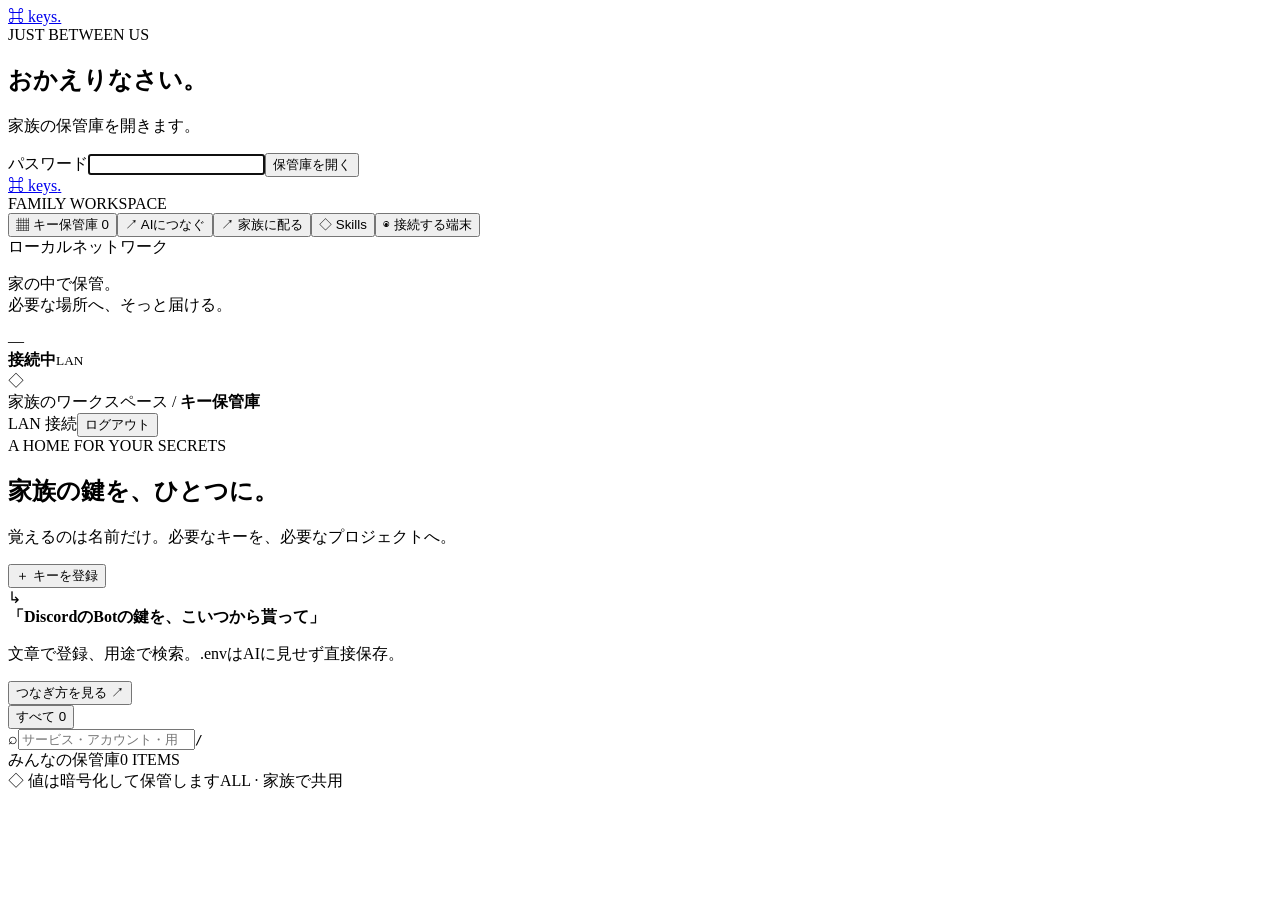
==== web/index.html @ 990aa0ee "Extract public Family Keys for gd 0.9" ====
<!doctype html>
<html lang="ja">
<head>
  <meta charset="utf-8">
  <meta name="viewport" content="width=device-width,initial-scale=1">
  <meta name="color-scheme" content="light">
  <title>Keys — 家族の鍵を、ひとつに。</title>
  <link rel="stylesheet" href="/assets/style.css">
  <script src="/assets/app.js" defer></script>
</head>
<body class="locked">
  <section id="login-view" class="login-page"><a class="brand" href="/">⌘ keys.</a><form id="login-form"><div class="eyebrow">JUST BETWEEN US</div><h1>おかえりなさい。</h1><p>家族の保管庫を開きます。</p><label class="field">パスワード<input id="login-password" type="password" autocomplete="current-password" required autofocus></label><div id="login-error" class="form-error" role="alert" hidden></div><button class="primary" id="login-button">保管庫を開く</button></form></section>
  <aside class="sidebar">
    <a class="brand" href="/" aria-label="Keys ホーム"><span class="brand-icon">⌘</span> keys<span class="brand-dot">.</span></a>
    <div class="house">FAMILY WORKSPACE</div>
    <nav aria-label="メイン"><button class="nav active" id="nav-vault"><span>▦</span> キー保管庫 <span id="nav-count" class="nav-count">0</span></button><button class="nav" id="nav-connect"><span>↗</span> AIにつなぐ</button><button class="nav" id="nav-family"><span>↗</span> 家族に配る</button><button class="nav" id="nav-skills"><span>◇</span> Skills</button><button class="nav" id="nav-devices"><span>◉</span> 接続する端末</button></nav>
    <div class="sidebar-bottom"><div class="local"><i></i> ローカルネットワーク</div><p>家の中で保管。<br>必要な場所へ、そっと届ける。</p><div class="identity"><span id="avatar" class="avatar">—</span><div><strong id="identity-name">接続中</strong><small id="identity-ip">LAN</small></div><span class="shield">◇</span></div></div>
  </aside>
  <main>
    <header class="topbar"><span>家族のワークスペース <span class="breadcrumb">/</span> <strong id="breadcrumb">キー保管庫</strong></span><div class="header-actions"><span class="secure"><i></i> LAN 接続</span><button id="logout" class="text-button">ログアウト</button></div></header>
    <section id="vault-view" class="view">
      <div class="page-head"><div><div class="eyebrow">A HOME FOR YOUR SECRETS</div><h1>家族の鍵を、ひとつに。</h1><p>覚えるのは名前だけ。必要なキーを、必要なプロジェクトへ。</p></div><button class="primary" id="add">＋ キーを登録</button></div>
      <div class="intro"><div class="intro-icon">↳</div><div><strong>「DiscordのBotの鍵を、こいつから貰って」</strong><p>文章で登録、用途で検索。.envはAIに見せず直接保存。</p></div><button class="text-button" id="intro-connect">つなぎ方を見る <span>↗</span></button></div>
      <div class="toolbar"><div class="tabs"><button class="selected">すべて <span id="total">0</span></button></div><label class="search"><span>⌕</span><input id="search" type="search" placeholder="サービス・アカウント・用途で全文検索" aria-label="キーを検索"><kbd>/</kbd></label></div>
      <div class="list-label"><span id="list-title">みんなの保管庫</span><span id="list-count">0 ITEMS</span></div>
      <div id="items" class="cards" aria-live="polite"></div>
      <div id="empty" class="empty" hidden><div class="empty-icon">⌘</div><h2>最初の鍵を、ここに。</h2><p>ENV名と値を入力して登録できます。<br>DiscordもGitHubも、名前で見つかるように。</p><button class="primary" id="empty-add">＋ キーを登録</button></div>
      <div class="footnote"><span>◇ 値は暗号化して保管します</span><span>ALL · 家族で共用</span></div>
    </section>
    <section id="connect-view" class="view narrow" hidden><h1>AIにつなぐ</h1><div class="panel"><h2>MCP設定</h2><pre id="mcp-config"></pre><button class="text-button" id="connect-family">スキルと招待を配る ↗</button></div></section>
    <section id="family-view" class="view narrow" hidden>
      <h1>家族に配る</h1>
      <form id="family-distribution-form" class="panel" hidden>
        <label class="field">MCP登録の案内<textarea id="family-guide" required spellcheck="false" aria-describedby="family-guide-hint"></textarea></label>
        <p id="family-guide-hint">3つのURLはコピー時に入ります。招待は24時間・1回限りです。</p>
        <label class="field">配布する SKILL.md<textarea id="family-skill-source" rows="12" required spellcheck="false"></textarea></label>
        <div class="device-actions">
          <button class="primary" id="save-family-distribution" type="submit" disabled>変更を保存</button>
          <button class="secondary" id="copy-family-instructions" type="button" disabled>招待付きの案内をコピー</button>
        </div>
        <textarea id="family-instructions" aria-label="コピー用の招待付き案内" readonly spellcheck="false" hidden></textarea>
      </form>
    </section>
    <section id="skills-view" class="view narrow" hidden>
      <h1>ファミリーSkills</h1>
      <div class="panel">
        <label class="field">登録済みのスキル <select id="skill-select"><option value="">新規</option></select></label>
        <form id="skill-form">
          <label class="field">名前<input id="skill-name" required maxlength="64" pattern="[a-z0-9][a-z0-9\-]{0,63}" placeholder="例：deploy-site"></label>
          <label class="field">1行の概要<input id="skill-summary" required maxlength="160"></label>
          <label class="field">本文（Markdown）<textarea id="skill-body" required spellcheck="false"></textarea></label>
          <div class="device-actions"><button class="primary" id="skill-save" type="submit">保存</button><button type="button" class="secondary" id="skill-delete" hidden>削除</button></div>
        </form>
      </div>
    </section>
    <section id="devices-view" class="view" hidden>
      <div class="page-head"><h1>接続する端末</h1></div>
      <div id="device-denied" class="panel" hidden>この端末には、接続設定を変更する権限がありません。</div>
      <form id="device-form">
        <div class="panel">
          <label class="field" for="allowed-networks">許可するネットワーク範囲</label>
          <textarea id="allowed-networks" rows="3" spellcheck="false" placeholder="192.0.2.0/24" aria-describedby="networks-hint"></textarea>
          <p id="networks-hint">1行に1範囲。例：192.0.2.0/24 または 192.0.2.*</p>
          <label class="field" for="allowed-ips">許可する固定IP</label>
          <textarea id="allowed-ips" rows="3" spellcheck="false" placeholder="192.0.2.10" aria-describedby="ips-hint"></textarea>
          <p id="ips-hint">1行に1アドレス。範囲か固定IPのどちらかに当てはまれば接続できます。</p>
          <button class="primary" type="submit" id="device-save" disabled>接続設定を保存</button>
        </div>
      </form>
    </section>
    <div id="error-banner" class="error-banner" role="alert" hidden></div>
  </main>
  <dialog id="editor">
    <form id="entry-form">
      <div class="dialog-head">
        <h2 id="editor-title">キーを登録</h2>
        <button type="button" class="icon-button" id="close-editor" aria-label="閉じる">×</button>
      </div>
      <label class="field">名前<input id="entry-name" maxlength="160" placeholder="例：サムネイル保存用" autocomplete="off"></label>
      <label class="field">用途・メモ<textarea id="entry-note" placeholder="例：画像をオブジェクトストレージへ保存する" spellcheck="false"></textarea></label>
      <div id="env-fields"></div>
      <button class="text-button" type="button" id="add-env-field">＋ ENVを追加</button>
      <button type="button" class="text-button small" id="toggle-secret">値を表示</button>
      <details id="env-preview">
        <summary>保存済みの .env を確認</summary>
        <label class="field">.env（読み取り専用）<textarea id="entry-env" class="masked" readonly spellcheck="false"></textarea></label>
      </details>
      <details class="panel">
        <summary>二段階認証（TOTP）</summary>
        <div id="editor-otp-row" hidden><button id="editor-otp" type="button" class="secondary">認証コードを表示</button> <output id="editor-otp-code"></output></div>
        <label class="field">元のENV名<input id="otp-variable" maxlength="256" placeholder="例：SERVICE_PASSWORD" autocomplete="off"></label>
        <label class="field">設定キーまたは otpauth URL<input id="otp-seed" type="password" maxlength="4096" autocomplete="new-password" placeholder="登録済みなら空欄で保持"></label>
        <label id="otp-remove-row" hidden><input id="otp-remove" type="checkbox">認証コードの設定を解除する</label>
      </details>
      <div id="form-error" class="form-error" role="alert" hidden></div>
      <div class="dialog-footer"><button class="primary" type="submit" id="save-entry">登録する</button></div>
    </form>
  </dialog>
  <dialog id="confirm"><div class="dialog-head"><h2>このキーを削除しますか？</h2></div><p id="confirm-name"></p><p class="subtle">保管庫から削除します。すでに配信した.envは残ります。</p><div class="confirm-actions"><button id="cancel-delete" class="secondary">戻る</button><button id="do-delete" class="danger">削除する</button></div></dialog>
  <dialog id="otp-settings" aria-labelledby="otp-settings-title">
    <form id="otp-settings-form">
      <div class="dialog-head"><h2 id="otp-settings-title">二段階認証追加</h2><button id="close-otp-settings" type="button" class="icon-button" aria-label="閉じる">×</button></div>
      <p id="otp-settings-name"></p>
      <label class="field">元のENV名 <select id="otp-settings-variable" required></select></label>
      <div class="panel" id="otp-paste-area" tabindex="0">
        <p>ここにQR画像を貼り付け</p>
        <label class="field">または画像を選ぶ <input id="otp-qr-file" type="file" accept="image/*"></label>
        <p id="otp-qr-status" role="status" hidden></p>
      </div>
      <label class="field">設定キーまたは otpauth URL<input id="otp-settings-seed" type="password" maxlength="4096" autocomplete="new-password" spellcheck="false"></label>
      <div id="otp-settings-error" class="form-error" role="alert" hidden></div>
      <div class="dialog-footer"><button id="otp-settings-save" type="submit" class="primary">保存</button></div>
    </form>
  </dialog>
  <div id="toast" class="toast" role="status" hidden></div>
</body>
</html>
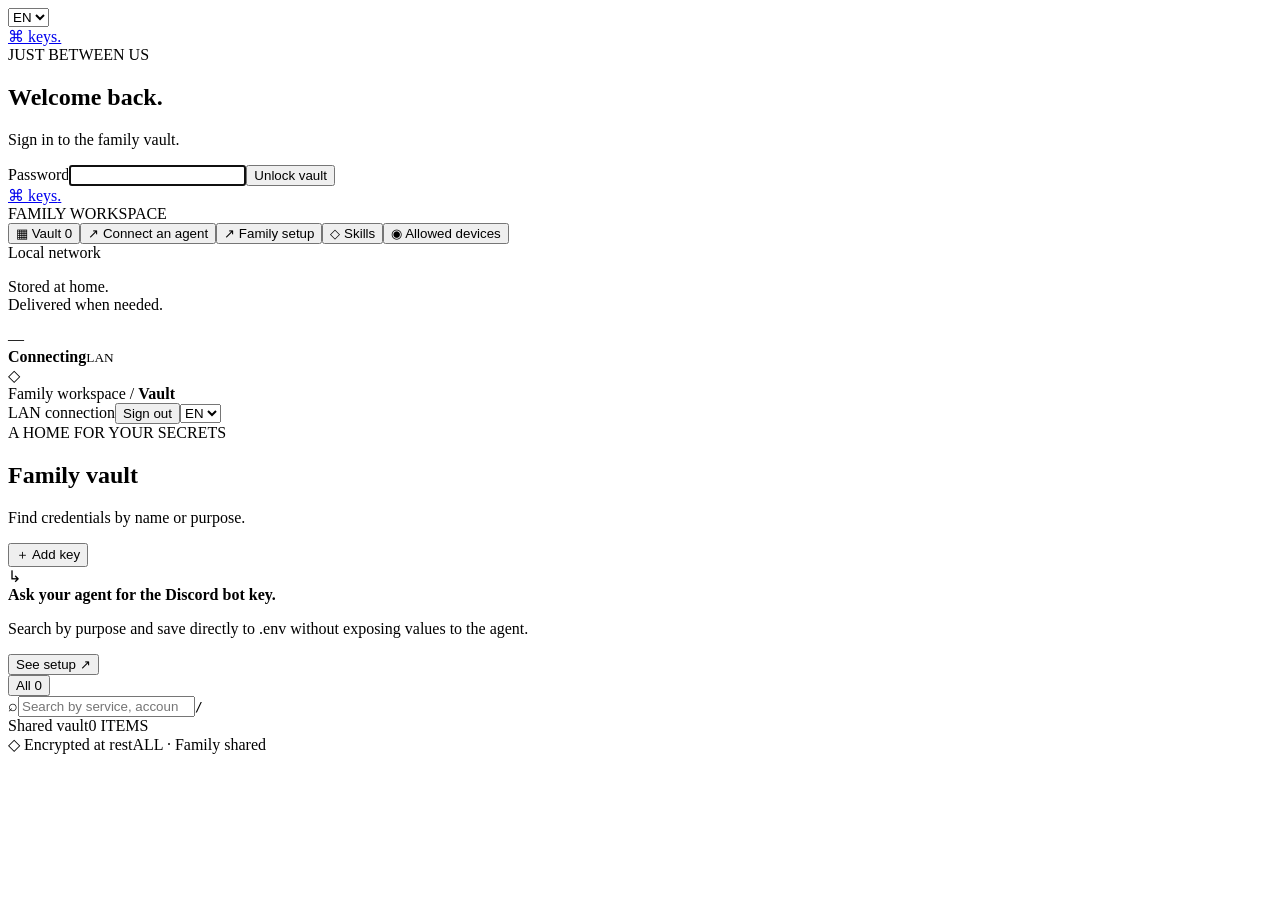
==== commit 83727770: "Localize Family Keys and publish its site" ====
--- a/web/index.html
+++ b/web/index.html
@@ -1,70 +1,70 @@
 <!doctype html>
-<html lang="ja">
+<html lang="en">
 <head>
   <meta charset="utf-8">
   <meta name="viewport" content="width=device-width,initial-scale=1">
   <meta name="color-scheme" content="light">
-  <title>Keys — 家族の鍵を、ひとつに。</title>
+  <title>Family Keys</title>
   <link rel="stylesheet" href="/assets/style.css">
-  <script src="/assets/app.js" defer></script>
+  <script src="/assets/locale.js" defer></script><script src="/assets/app.js" defer></script>
 </head>
 <body class="locked">
-  <section id="login-view" class="login-page"><a class="brand" href="/">⌘ keys.</a><form id="login-form"><div class="eyebrow">JUST BETWEEN US</div><h1>おかえりなさい。</h1><p>家族の保管庫を開きます。</p><label class="field">パスワード<input id="login-password" type="password" autocomplete="current-password" required autofocus></label><div id="login-error" class="form-error" role="alert" hidden></div><button class="primary" id="login-button">保管庫を開く</button></form></section>
+  <section id="login-view" class="login-page"><div class="language-corner"><select class="language-select" data-language aria-label="Language"><option value="en">EN</option><option value="ja">JA</option></select></div><a class="brand" href="/">⌘ keys.</a><form id="login-form"><div class="eyebrow">JUST BETWEEN US</div><h1>Welcome back.</h1><p>Sign in to the family vault.</p><label class="field">Password<input id="login-password" type="password" autocomplete="current-password" required autofocus></label><div id="login-error" class="form-error" role="alert" hidden></div><button class="primary" id="login-button">Unlock vault</button></form></section>
   <aside class="sidebar">
-    <a class="brand" href="/" aria-label="Keys ホーム"><span class="brand-icon">⌘</span> keys<span class="brand-dot">.</span></a>
+    <a class="brand" href="/" aria-label="Family Keys home"><span class="brand-icon">⌘</span> keys<span class="brand-dot">.</span></a>
     <div class="house">FAMILY WORKSPACE</div>
-    <nav aria-label="メイン"><button class="nav active" id="nav-vault"><span>▦</span> キー保管庫 <span id="nav-count" class="nav-count">0</span></button><button class="nav" id="nav-connect"><span>↗</span> AIにつなぐ</button><button class="nav" id="nav-family"><span>↗</span> 家族に配る</button><button class="nav" id="nav-skills"><span>◇</span> Skills</button><button class="nav" id="nav-devices"><span>◉</span> 接続する端末</button></nav>
-    <div class="sidebar-bottom"><div class="local"><i></i> ローカルネットワーク</div><p>家の中で保管。<br>必要な場所へ、そっと届ける。</p><div class="identity"><span id="avatar" class="avatar">—</span><div><strong id="identity-name">接続中</strong><small id="identity-ip">LAN</small></div><span class="shield">◇</span></div></div>
+    <nav aria-label="Main navigation"><button class="nav active" id="nav-vault"><span>▦</span> Vault <span id="nav-count" class="nav-count">0</span></button><button class="nav" id="nav-connect"><span>↗</span> Connect an agent</button><button class="nav" id="nav-family"><span>↗</span> Family setup</button><button class="nav" id="nav-skills"><span>◇</span> Skills</button><button class="nav" id="nav-devices"><span>◉</span> Allowed devices</button></nav>
+    <div class="sidebar-bottom"><div class="local"><i></i> Local network</div><p>Stored at home.<br>Delivered when needed.</p><div class="identity"><span id="avatar" class="avatar">—</span><div><strong id="identity-name">Connecting</strong><small id="identity-ip">LAN</small></div><span class="shield">◇</span></div></div>
   </aside>
   <main>
-    <header class="topbar"><span>家族のワークスペース <span class="breadcrumb">/</span> <strong id="breadcrumb">キー保管庫</strong></span><div class="header-actions"><span class="secure"><i></i> LAN 接続</span><button id="logout" class="text-button">ログアウト</button></div></header>
+    <header class="topbar"><span>Family workspace <span class="breadcrumb">/</span> <strong id="breadcrumb">Vault</strong></span><div class="header-actions"><span class="secure"><i></i> LAN connection</span><button id="logout" class="text-button">Sign out</button><select class="language-select" data-language aria-label="Language"><option value="en">EN</option><option value="ja">JA</option></select></div></header>
     <section id="vault-view" class="view">
-      <div class="page-head"><div><div class="eyebrow">A HOME FOR YOUR SECRETS</div><h1>家族の鍵を、ひとつに。</h1><p>覚えるのは名前だけ。必要なキーを、必要なプロジェクトへ。</p></div><button class="primary" id="add">＋ キーを登録</button></div>
-      <div class="intro"><div class="intro-icon">↳</div><div><strong>「DiscordのBotの鍵を、こいつから貰って」</strong><p>文章で登録、用途で検索。.envはAIに見せず直接保存。</p></div><button class="text-button" id="intro-connect">つなぎ方を見る <span>↗</span></button></div>
-      <div class="toolbar"><div class="tabs"><button class="selected">すべて <span id="total">0</span></button></div><label class="search"><span>⌕</span><input id="search" type="search" placeholder="サービス・アカウント・用途で全文検索" aria-label="キーを検索"><kbd>/</kbd></label></div>
-      <div class="list-label"><span id="list-title">みんなの保管庫</span><span id="list-count">0 ITEMS</span></div>
+      <div class="page-head"><div><div class="eyebrow">A HOME FOR YOUR SECRETS</div><h1>Family vault</h1><p>Find credentials by name or purpose.</p></div><button class="primary" id="add">＋ Add key</button></div>
+      <div class="intro"><div class="intro-icon">↳</div><div><strong>Ask your agent for the Discord bot key.</strong><p>Search by purpose and save directly to .env without exposing values to the agent.</p></div><button class="text-button" id="intro-connect">See setup <span>↗</span></button></div>
+      <div class="toolbar"><div class="tabs"><button class="selected">All <span id="total">0</span></button></div><label class="search"><span>⌕</span><input id="search" type="search" placeholder="Search by service, account, or purpose" aria-label="Search keys"><kbd>/</kbd></label></div>
+      <div class="list-label"><span id="list-title">Shared vault</span><span id="list-count">0 ITEMS</span></div>
       <div id="items" class="cards" aria-live="polite"></div>
-      <div id="empty" class="empty" hidden><div class="empty-icon">⌘</div><h2>最初の鍵を、ここに。</h2><p>ENV名と値を入力して登録できます。<br>DiscordもGitHubも、名前で見つかるように。</p><button class="primary" id="empty-add">＋ キーを登録</button></div>
-      <div class="footnote"><span>◇ 値は暗号化して保管します</span><span>ALL · 家族で共用</span></div>
+      <div id="empty" class="empty" hidden><div class="empty-icon">⌘</div><h2>Add your first key</h2><p>Use an ENV name and value to add a key.<br>Use a name you can search for later.</p><button class="primary" id="empty-add">＋ Add key</button></div>
+      <div class="footnote"><span>◇ Encrypted at rest</span><span>ALL · Family shared</span></div>
     </section>
-    <section id="connect-view" class="view narrow" hidden><h1>AIにつなぐ</h1><div class="panel"><h2>MCP設定</h2><pre id="mcp-config"></pre><button class="text-button" id="connect-family">スキルと招待を配る ↗</button></div></section>
+    <section id="connect-view" class="view narrow" hidden><h1>Connect an agent</h1><div class="panel"><h2>MCP configuration</h2><pre id="mcp-config"></pre><button class="text-button" id="connect-family">Share the skill and an invite ↗</button></div></section>
     <section id="family-view" class="view narrow" hidden>
-      <h1>家族に配る</h1>
+      <h1>Family setup</h1>
       <form id="family-distribution-form" class="panel" hidden>
-        <label class="field">MCP登録の案内<textarea id="family-guide" required spellcheck="false" aria-describedby="family-guide-hint"></textarea></label>
-        <p id="family-guide-hint">3つのURLはコピー時に入ります。招待は24時間・1回限りです。</p>
-        <label class="field">配布する SKILL.md<textarea id="family-skill-source" rows="12" required spellcheck="false"></textarea></label>
+        <label class="field">MCP setup instructions<textarea id="family-guide" required spellcheck="false" aria-describedby="family-guide-hint"></textarea></label>
+        <p id="family-guide-hint">The links are filled in when you copy. Each invite is valid once for 24 hours.</p>
+        <label class="field">Distributed SKILL.md<textarea id="family-skill-source" rows="12" required spellcheck="false"></textarea></label>
         <div class="device-actions">
-          <button class="primary" id="save-family-distribution" type="submit" disabled>変更を保存</button>
-          <button class="secondary" id="copy-family-instructions" type="button" disabled>招待付きの案内をコピー</button>
+          <button class="primary" id="save-family-distribution" type="submit" disabled>Save changes</button>
+          <button class="secondary" id="copy-family-instructions" type="button" disabled>Copy instructions with invite</button>
         </div>
-        <textarea id="family-instructions" aria-label="コピー用の招待付き案内" readonly spellcheck="false" hidden></textarea>
+        <textarea id="family-instructions" aria-label="Setup instructions with invite" readonly spellcheck="false" hidden></textarea>
       </form>
     </section>
     <section id="skills-view" class="view narrow" hidden>
-      <h1>ファミリーSkills</h1>
+      <h1>Family skills</h1>
       <div class="panel">
-        <label class="field">登録済みのスキル <select id="skill-select"><option value="">新規</option></select></label>
+        <label class="field">Saved skills <select id="skill-select"><option value="">New</option></select></label>
         <form id="skill-form">
-          <label class="field">名前<input id="skill-name" required maxlength="64" pattern="[a-z0-9][a-z0-9\-]{0,63}" placeholder="例：deploy-site"></label>
-          <label class="field">1行の概要<input id="skill-summary" required maxlength="160"></label>
-          <label class="field">本文（Markdown）<textarea id="skill-body" required spellcheck="false"></textarea></label>
-          <div class="device-actions"><button class="primary" id="skill-save" type="submit">保存</button><button type="button" class="secondary" id="skill-delete" hidden>削除</button></div>
+          <label class="field">Name<input id="skill-name" required maxlength="64" pattern="[a-z0-9][a-z0-9\-]{0,63}" placeholder="Example: deploy-site"></label>
+          <label class="field">One-line summary<input id="skill-summary" required maxlength="160"></label>
+          <label class="field">Markdown body<textarea id="skill-body" required spellcheck="false"></textarea></label>
+          <div class="device-actions"><button class="primary" id="skill-save" type="submit">Save</button><button type="button" class="secondary" id="skill-delete" hidden>Delete</button></div>
         </form>
       </div>
     </section>
     <section id="devices-view" class="view" hidden>
-      <div class="page-head"><h1>接続する端末</h1></div>
-      <div id="device-denied" class="panel" hidden>この端末には、接続設定を変更する権限がありません。</div>
+      <div class="page-head"><h1>Allowed devices</h1></div>
+      <div id="device-denied" class="panel" hidden>This device cannot change access settings.</div>
       <form id="device-form">
         <div class="panel">
-          <label class="field" for="allowed-networks">許可するネットワーク範囲</label>
+          <label class="field" for="allowed-networks">Allowed networks</label>
           <textarea id="allowed-networks" rows="3" spellcheck="false" placeholder="192.0.2.0/24" aria-describedby="networks-hint"></textarea>
-          <p id="networks-hint">1行に1範囲。例：192.0.2.0/24 または 192.0.2.*</p>
-          <label class="field" for="allowed-ips">許可する固定IP</label>
+          <p id="networks-hint">One network per line. Example: 192.0.2.0/24 or 192.0.2.*</p>
+          <label class="field" for="allowed-ips">Allowed fixed IPs</label>
           <textarea id="allowed-ips" rows="3" spellcheck="false" placeholder="192.0.2.10" aria-describedby="ips-hint"></textarea>
-          <p id="ips-hint">1行に1アドレス。範囲か固定IPのどちらかに当てはまれば接続できます。</p>
-          <button class="primary" type="submit" id="device-save" disabled>接続設定を保存</button>
+          <p id="ips-hint">One address per line. A matching network or fixed IP permits access.</p>
+          <button class="primary" type="submit" id="device-save" disabled>Save access settings</button>
         </div>
       </form>
     </section>
@@ -73,43 +73,43 @@
   <dialog id="editor">
     <form id="entry-form">
       <div class="dialog-head">
-        <h2 id="editor-title">キーを登録</h2>
-        <button type="button" class="icon-button" id="close-editor" aria-label="閉じる">×</button>
+        <h2 id="editor-title">Add key</h2>
+        <button type="button" class="icon-button" id="close-editor" aria-label="Close">×</button>
       </div>
-      <label class="field">名前<input id="entry-name" maxlength="160" placeholder="例：サムネイル保存用" autocomplete="off"></label>
-      <label class="field">用途・メモ<textarea id="entry-note" placeholder="例：画像をオブジェクトストレージへ保存する" spellcheck="false"></textarea></label>
+      <label class="field">Name<input id="entry-name" maxlength="160" placeholder="Example: Thumbnail storage" autocomplete="off"></label>
+      <label class="field">Purpose and notes<textarea id="entry-note" placeholder="Example: Upload images to object storage" spellcheck="false"></textarea></label>
       <div id="env-fields"></div>
-      <button class="text-button" type="button" id="add-env-field">＋ ENVを追加</button>
-      <button type="button" class="text-button small" id="toggle-secret">値を表示</button>
+      <button class="text-button" type="button" id="add-env-field">＋ Add ENV</button>
+      <button type="button" class="text-button small" id="toggle-secret">Show values</button>
       <details id="env-preview">
-        <summary>保存済みの .env を確認</summary>
-        <label class="field">.env（読み取り専用）<textarea id="entry-env" class="masked" readonly spellcheck="false"></textarea></label>
+        <summary>View saved .env</summary>
+        <label class="field">.env (read only)<textarea id="entry-env" class="masked" readonly spellcheck="false"></textarea></label>
       </details>
       <details class="panel">
-        <summary>二段階認証（TOTP）</summary>
-        <div id="editor-otp-row" hidden><button id="editor-otp" type="button" class="secondary">認証コードを表示</button> <output id="editor-otp-code"></output></div>
-        <label class="field">元のENV名<input id="otp-variable" maxlength="256" placeholder="例：SERVICE_PASSWORD" autocomplete="off"></label>
-        <label class="field">設定キーまたは otpauth URL<input id="otp-seed" type="password" maxlength="4096" autocomplete="new-password" placeholder="登録済みなら空欄で保持"></label>
-        <label id="otp-remove-row" hidden><input id="otp-remove" type="checkbox">認証コードの設定を解除する</label>
+        <summary>Two-factor authentication (TOTP)</summary><p class="subtle">Setup details can only be replaced. Only the current code can be shown.</p>
+        <div id="editor-otp-row" hidden><button id="editor-otp" type="button" class="secondary">Show current code</button> <output id="editor-otp-code"></output></div>
+        <label class="field">Original ENV name<input id="otp-variable" maxlength="256" placeholder="Example: SERVICE_PASSWORD" autocomplete="off"></label>
+        <label class="field">New setup key or otpauth URL<input id="otp-seed" type="password" maxlength="4096" autocomplete="off" autocapitalize="off" placeholder="Leave blank to keep the current setup"></label>
+        <label id="otp-remove-row" hidden><input id="otp-remove" type="checkbox">Remove two-factor setup</label>
       </details>
       <div id="form-error" class="form-error" role="alert" hidden></div>
-      <div class="dialog-footer"><button class="primary" type="submit" id="save-entry">登録する</button></div>
+      <div class="dialog-footer"><button class="primary" type="submit" id="save-entry">Save key</button></div>
     </form>
   </dialog>
-  <dialog id="confirm"><div class="dialog-head"><h2>このキーを削除しますか？</h2></div><p id="confirm-name"></p><p class="subtle">保管庫から削除します。すでに配信した.envは残ります。</p><div class="confirm-actions"><button id="cancel-delete" class="secondary">戻る</button><button id="do-delete" class="danger">削除する</button></div></dialog>
+  <dialog id="confirm"><div class="dialog-head"><h2>Delete this key?</h2></div><p id="confirm-name"></p><p class="subtle">This removes the key from the vault. Existing .env files keep their copies.</p><div class="confirm-actions"><button id="cancel-delete" class="secondary">Cancel</button><button id="do-delete" class="danger">Delete key</button></div></dialog>
   <dialog id="otp-settings" aria-labelledby="otp-settings-title">
     <form id="otp-settings-form">
-      <div class="dialog-head"><h2 id="otp-settings-title">二段階認証追加</h2><button id="close-otp-settings" type="button" class="icon-button" aria-label="閉じる">×</button></div>
-      <p id="otp-settings-name"></p>
-      <label class="field">元のENV名 <select id="otp-settings-variable" required></select></label>
+      <div class="dialog-head"><h2 id="otp-settings-title">Add two-factor authentication</h2><button id="close-otp-settings" type="button" class="icon-button" aria-label="Close">×</button></div>
+      <p id="otp-settings-name"></p><p class="subtle">Setup details can only be replaced. Only the current code can be shown.</p>
+      <label class="field">Original ENV name <select id="otp-settings-variable" required></select></label>
       <div class="panel" id="otp-paste-area" tabindex="0">
-        <p>ここにQR画像を貼り付け</p>
-        <label class="field">または画像を選ぶ <input id="otp-qr-file" type="file" accept="image/*"></label>
+        <p>Paste a QR image here</p>
+        <label class="field">Or choose an image <input id="otp-qr-file" type="file" accept="image/*"></label>
         <p id="otp-qr-status" role="status" hidden></p>
       </div>
-      <label class="field">設定キーまたは otpauth URL<input id="otp-settings-seed" type="password" maxlength="4096" autocomplete="new-password" spellcheck="false"></label>
+      <label class="field">New setup key or otpauth URL<input id="otp-settings-seed" type="password" maxlength="4096" autocomplete="off" autocapitalize="off" spellcheck="false"></label>
       <div id="otp-settings-error" class="form-error" role="alert" hidden></div>
-      <div class="dialog-footer"><button id="otp-settings-save" type="submit" class="primary">保存</button></div>
+      <div class="dialog-footer"><button id="otp-settings-save" type="submit" class="primary">Save</button></div>
     </form>
   </dialog>
   <div id="toast" class="toast" role="status" hidden></div>
